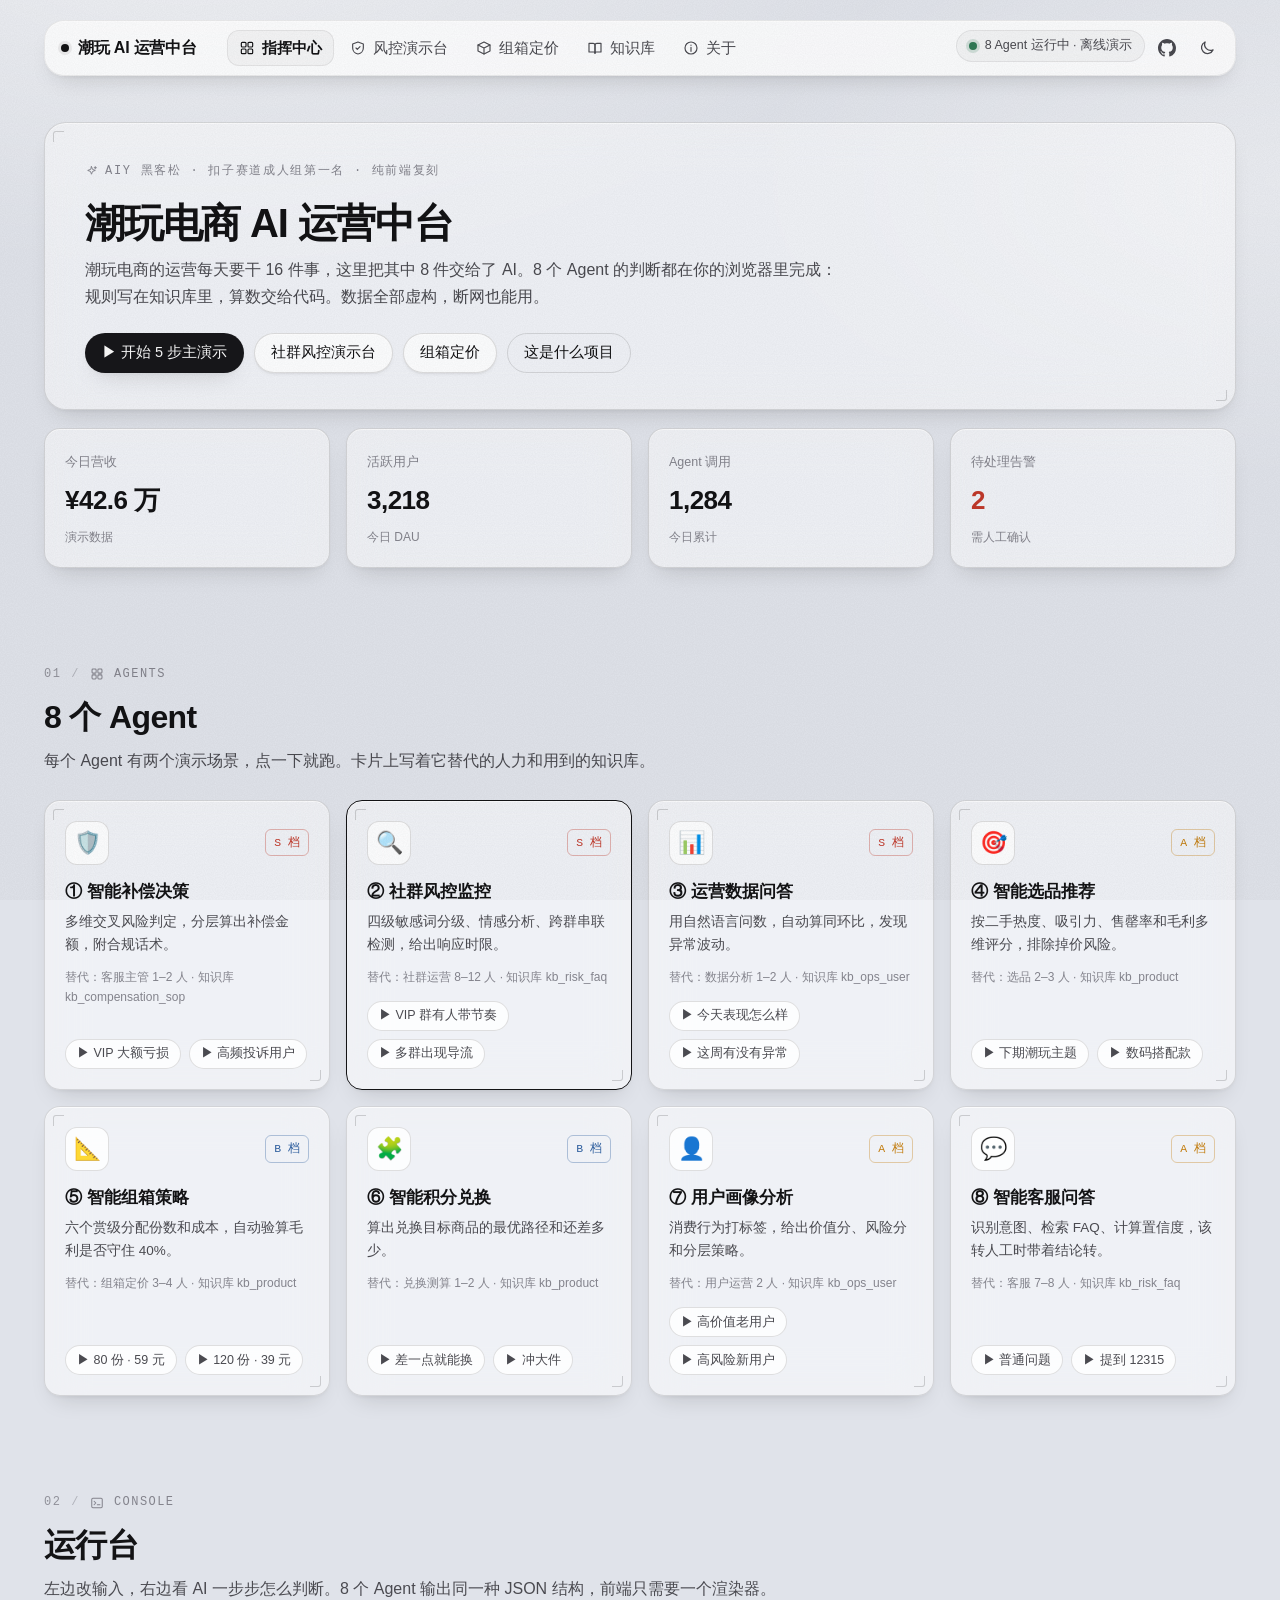
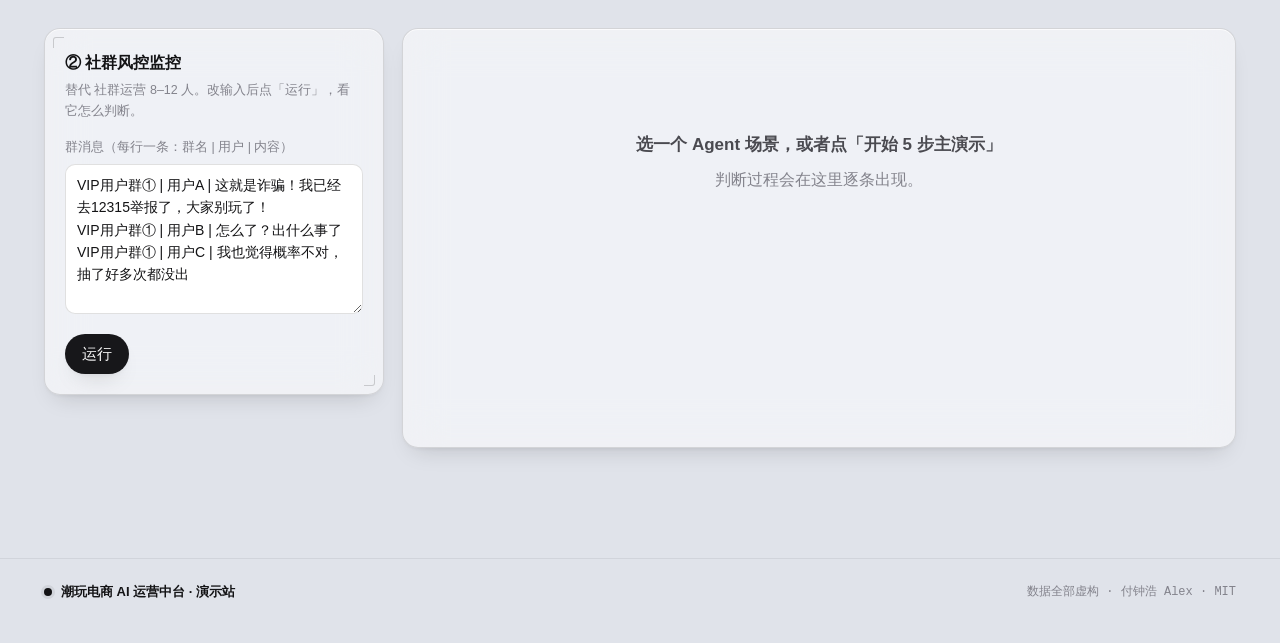
==== index.html @ 1d67055e "潮玩电商 AI 运营中台演示站 v1 AIY 黑客松扣子赛道成人组第一名作品的纯前端复刻： - 8 个 Agent 的规则引擎（assets/js/engine.js），统一 JSON 输出契约 - " ====
<!DOCTYPE html>
<html lang="zh-CN" class="no-js" data-theme="light">
<head>
<meta charset="utf-8">
<meta name="viewport" content="width=device-width, initial-scale=1">
<title>指挥中心 · 潮玩电商 AI 运营中台</title>
<meta name="description" content="潮玩电商 AI 运营中台演示站：8 个 Agent 的指挥中心，含 5 步主演示。纯前端、数据虚构、断网可用。">
<link rel="icon" href="data:image/svg+xml,%3Csvg xmlns='http://www.w3.org/2000/svg' viewBox='0 0 32 32'%3E%3Crect width='32' height='32' rx='9' fill='%2317171a'/%3E%3Ctext x='16' y='22' font-size='16' text-anchor='middle' fill='%23fafafa'%3E8%3C/text%3E%3C/svg%3E">
<script>(function(){var d=document.documentElement;d.classList.remove('no-js');try{var t=localStorage.getItem('theme');if(t!=='light'&&t!=='dark'){t=window.matchMedia&&window.matchMedia('(prefers-color-scheme: dark)').matches?'dark':'light'}d.setAttribute('data-theme',t)}catch(e){}})();</script>
<link rel="stylesheet" href="assets/css/style.css">
<link rel="stylesheet" href="assets/css/hub.css">
</head>
<body>
<header class="site-nav"><div class="container wide"><div class="bar">
<a class="brand" href="index.html"><span class="brand-dot"></span>潮玩 AI 运营中台</a>
<nav class="nav-links" aria-label="主导航"><a href="index.html" class="active" aria-current="page"><svg class="i" viewBox="0 0 24 24" aria-hidden="true"><rect x="3.5" y="3.5" width="7" height="7" rx="1.5"/><rect x="13.5" y="3.5" width="7" height="7" rx="1.5"/><rect x="3.5" y="13.5" width="7" height="7" rx="1.5"/><rect x="13.5" y="13.5" width="7" height="7" rx="1.5"/></svg><span>指挥中心</span></a><a href="risk.html"><svg class="i" viewBox="0 0 24 24" aria-hidden="true"><path d="M12 3l8 3v6c0 4.5-3.4 8.3-8 9-4.6-.7-8-4.5-8-9V6z"/><path d="M9 12l2 2 4-4"/></svg><span>风控演示台</span></a><a href="box.html"><svg class="i" viewBox="0 0 24 24" aria-hidden="true"><path d="M3 7.5 12 3l9 4.5v9L12 21l-9-4.5z"/><path d="M3 7.5 12 12l9-4.5M12 12v9"/></svg><span>组箱定价</span></a><a href="kb.html"><svg class="i" viewBox="0 0 24 24" aria-hidden="true"><path d="M3 5h6a3 3 0 0 1 3 3v12a2 2 0 0 0-2-2H3z"/><path d="M21 5h-6a3 3 0 0 0-3 3v12a2 2 0 0 1 2-2h7z"/></svg><span>知识库</span></a><a href="about.html"><svg class="i" viewBox="0 0 24 24" aria-hidden="true"><circle cx="12" cy="12" r="9"/><path d="M12 11v6M12 7.5v.5"/></svg><span>关于</span></a></nav>
<div class="nav-tools"><span class="status-pill"><span class="led"></span>8 Agent 运行中 · 离线演示</span>
<a class="icon-btn" href="https://github.com/zj85997-hash/chaowan-ai-ops-hub" target="_blank" rel="noopener" aria-label="GitHub"><svg class="i fill" viewBox="0 0 16 16" aria-hidden="true"><path d="M8 0C3.58 0 0 3.58 0 8c0 3.54 2.29 6.53 5.47 7.59.4.07.55-.17.55-.38 0-.19-.01-.82-.01-1.49-2.01.37-2.53-.49-2.69-.94-.09-.23-.48-.94-.82-1.13-.28-.15-.68-.52-.01-.53.63-.01 1.08.58 1.23.82.72 1.21 1.87.87 2.33.66.07-.52.28-.87.51-1.07-1.78-.2-3.64-.89-3.64-3.95 0-.87.31-1.59.82-2.15-.08-.2-.36-1.02.08-2.12 0 0 .67-.21 2.2.82.64-.18 1.32-.27 2-.27.68 0 1.36.09 2 .27 1.53-1.04 2.2-.82 2.2-.82.44 1.1.16 1.92.08 2.12.51.56.82 1.27.82 2.15 0 3.07-1.87 3.75-3.65 3.95.29.25.54.73.54 1.48 0 1.07-.01 1.93-.01 2.2 0 .21.15.46.55.38A8.013 8.013 0 0 0 16 8c0-4.42-3.58-8-8-8z"/></svg></a>
<button class="icon-btn theme-btn" type="button" data-theme-toggle aria-label="切换深浅色"><svg class="i moon" viewBox="0 0 24 24" aria-hidden="true"><path d="M20 14.5A8 8 0 0 1 9.5 4a8 8 0 1 0 10.5 10.5z"/></svg><svg class="i sun" viewBox="0 0 24 24" aria-hidden="true"><circle cx="12" cy="12" r="4"/><path d="M12 2v2M12 20v2M4.93 4.93l1.41 1.41M17.66 17.66l1.41 1.41M2 12h2M20 12h2M4.93 19.07l1.41-1.41M17.66 6.34l1.41-1.41"/></svg></button></div>
</div></div></header>
<main class="container wide">

<section class="intro glass corners gx reveal">
  <span class="kicker"><svg class="i" viewBox="0 0 24 24" aria-hidden="true"><path d="M12 3l1.9 5.1L19 10l-5.1 1.9L12 17l-1.9-5.1L5 10l5.1-1.9z"/><path d="M19 3v4M17 5h4"/></svg> AIY 黑客松 · 扣子赛道成人组第一名 · 纯前端复刻</span>
  <h1>潮玩电商 AI 运营中台</h1>
  <p class="lead">潮玩电商的运营每天要干 16 件事，这里把其中 8 件交给了 AI。8 个 Agent 的判断都在你的浏览器里完成：规则写在知识库里，算数交给代码。数据全部虚构，断网也能用。</p>
  <div class="actions"><button class="btn solid" id="tour-start" type="button">▶ 开始 5 步主演示</button><a class="btn" href="risk.html">社群风控演示台</a><a class="btn" href="box.html">组箱定价</a><a class="btn ghost" href="about.html">这是什么项目</a></div>
</section>
<div class="kpis" id="kpis"></div>
<section class="tour glass" id="tour" aria-live="polite"><div class="tour-steps" id="tour-steps"></div><div class="tour-text"><p id="tour-desc"></p><button class="btn solid sm" id="tour-next" type="button">下一步 →</button></div></section>
<section class="section" id="agents-sec"><div class="eyebrow"><span class="num">01</span><span class="sep">/</span><svg class="i" viewBox="0 0 24 24" aria-hidden="true"><rect x="3.5" y="3.5" width="7" height="7" rx="1.5"/><rect x="13.5" y="3.5" width="7" height="7" rx="1.5"/><rect x="3.5" y="13.5" width="7" height="7" rx="1.5"/><rect x="13.5" y="13.5" width="7" height="7" rx="1.5"/></svg><span>Agents</span></div><h2>8 个 Agent</h2><p class="desc">每个 Agent 有两个演示场景，点一下就跑。卡片上写着它替代的人力和用到的知识库。</p><div class="agents" id="agents"></div></section>
<section class="section" id="console"><div class="eyebrow"><span class="num">02</span><span class="sep">/</span><svg class="i" viewBox="0 0 24 24" aria-hidden="true"><rect x="3" y="4" width="18" height="16" rx="2"/><path d="M7 9l3 3-3 3"/><path d="M12.5 15H17"/></svg><span>Console</span></div><h2>运行台</h2><p class="desc">左边改输入，右边看 AI 一步步怎么判断。8 个 Agent 输出同一种 JSON 结构，前端只需要一个渲染器。</p>
<div class="console"><div class="console-input glass corners"><h3 id="console-title"></h3><p class="hint" id="console-hint"></p><div id="console-form"></div><button class="btn solid" id="console-run" type="button">运行</button></div>
<div class="console-out glass" id="console-out"><div class="empty"><b>选一个 Agent 场景，或者点「开始 5 步主演示」</b>判断过程会在这里逐条出现。</div></div></div></section>

</main>
<footer class="site-foot"><div class="container wide">
<span class="left"><span class="brand-dot"></span>潮玩电商 AI 运营中台 · 演示站</span>
<span class="right">数据全部虚构 · <a href="https://zj85997-hash.github.io/">付钟浩 Alex</a> · MIT</span>
</div></footer>
<script src="assets/js/data.js"></script>
<script src="assets/js/engine.js"></script>
<script src="assets/js/ui.js"></script>
<script src="assets/js/hub.js"></script>
</body>
</html>
---- assets/css/style.css ----
/* 付钟浩 Alex · 个人网站样式
   浅色 / 深色两套主题，毛玻璃卡片，零外部依赖。 */

:root {
  color-scheme: light;
  --bg: #e0e3ea;
  --bg-deep: #d7dbe3;
  --panel: rgba(255, 255, 255, 0.5);
  --panel-strong: rgba(255, 255, 255, 0.82);
  --panel-solid: #ffffff;
  --panel-inset: rgba(19, 19, 21, 0.03);
  --text: #131315;
  --text-2: #4a4a50;
  --text-3: #83838c;
  --line: rgba(19, 19, 21, 0.13);
  --line-soft: rgba(19, 19, 21, 0.07);
  --line-strong: rgba(19, 19, 21, 0.22);
  --solid: #17171a;
  --solid-text: #fafafa;
  --shadow-sm: 0 1px 1px rgba(15, 15, 18, 0.04), 0 2px 4px -1px rgba(15, 15, 18, 0.06);
  --shadow-md: 0 2px 4px -1px rgba(15, 15, 18, 0.06), 0 12px 24px -12px rgba(15, 15, 18, 0.18);
  --shadow-lg: 0 4px 8px -4px rgba(15, 15, 18, 0.05), 0 24px 56px -28px rgba(15, 15, 18, 0.26);
  --rim: inset 0 1px 0 rgba(255, 255, 255, 0.72);
  --code-bg: rgba(19, 19, 21, 0.035);
  --spot: rgba(255, 255, 255, 0.9);
  --grain: 0.05;
  --ok: #2f7a55;
  --ease: cubic-bezier(0.22, 0.61, 0.36, 1);
  --mono: ui-monospace, "SF Mono", SFMono-Regular, "Cascadia Mono", Menlo, Consolas, monospace;
  --sans: -apple-system, BlinkMacSystemFont, "Segoe UI", "PingFang SC", "Hiragino Sans GB", "Microsoft YaHei", "Noto Sans SC", "Helvetica Neue", Arial, sans-serif;
}

html[data-theme="dark"] {
  color-scheme: dark;
  --bg: #09090a;
  --bg-deep: #0d0d0f;
  --panel: rgba(24, 24, 28, 0.6);
  --panel-strong: rgba(28, 28, 33, 0.86);
  --panel-solid: #131316;
  --panel-inset: rgba(255, 255, 255, 0.035);
  --text: #f3f3f5;
  --text-2: #b7b7c0;
  --text-3: #7d7d88;
  --line: rgba(255, 255, 255, 0.13);
  --line-soft: rgba(255, 255, 255, 0.07);
  --line-strong: rgba(255, 255, 255, 0.26);
  --solid: #f4f4f6;
  --solid-text: #101013;
  --shadow-sm: 0 1px 1px rgba(0, 0, 0, 0.4), 0 2px 4px -1px rgba(0, 0, 0, 0.5);
  --shadow-md: 0 2px 4px -1px rgba(0, 0, 0, 0.5), 0 12px 28px -14px rgba(0, 0, 0, 0.7);
  --shadow-lg: 0 4px 8px -4px rgba(0, 0, 0, 0.5), 0 28px 64px -30px rgba(0, 0, 0, 0.8);
  --rim: inset 0 1px 0 rgba(255, 255, 255, 0.07);
  --code-bg: rgba(255, 255, 255, 0.045);
  --spot: rgba(255, 255, 255, 0.05);
  --grain: 0.07;
  --ok: #6fcf97;
}

* { box-sizing: border-box; }
html { scroll-behavior: smooth; -webkit-text-size-adjust: 100%; }
body {
  margin: 0;
  font-family: var(--sans);
  font-size: 16px;
  line-height: 1.7;
  color: var(--text);
  background:
    radial-gradient(1200px 600px at 15% -10%, rgba(255, 255, 255, 0.55), transparent 60%),
    radial-gradient(900px 500px at 100% 20%, rgba(255, 255, 255, 0.35), transparent 60%),
    var(--bg);
  background-attachment: fixed;
  min-height: 100vh;
  transition: background-color 0.3s var(--ease), color 0.3s var(--ease);
}
html[data-theme="dark"] body {
  background:
    radial-gradient(1200px 600px at 15% -10%, rgba(255, 255, 255, 0.05), transparent 60%),
    radial-gradient(900px 500px at 100% 20%, rgba(255, 255, 255, 0.03), transparent 60%),
    var(--bg);
  background-attachment: fixed;
}
/* 颗粒质感 */
body::after {
  content: "";
  position: fixed;
  inset: 0;
  pointer-events: none;
  z-index: 100;
  opacity: var(--grain);
  background-image: url("data:image/svg+xml,%3Csvg xmlns='http://www.w3.org/2000/svg' width='160' height='160'%3E%3Cfilter id='n'%3E%3CfeTurbulence type='fractalNoise' baseFrequency='0.9' numOctaves='2' stitchTiles='stitch'/%3E%3CfeColorMatrix values='0 0 0 0 0 0 0 0 0 0 0 0 0 0 0 0 0 0 0.9 0'/%3E%3C/filter%3E%3Crect width='100%25' height='100%25' filter='url(%23n)'/%3E%3C/svg%3E");
}
html[data-theme="dark"] body::after { mix-blend-mode: screen; }

::selection { background: rgba(19, 19, 21, 0.15); }
html[data-theme="dark"] ::selection { background: rgba(255, 255, 255, 0.2); }
a { color: inherit; text-decoration: none; }
img { max-width: 100%; display: block; }
svg.i { width: 16px; height: 16px; flex: none; stroke: currentColor; fill: none; stroke-width: 1.75; stroke-linecap: round; stroke-linejoin: round; }
svg.i.fill { fill: currentColor; stroke: none; }
code, pre, .mono { font-family: var(--mono); }

.container { width: 100%; max-width: 1128px; margin: 0 auto; padding: 0 24px; }

/* ---------- 顶部导航 ---------- */
.site-nav { position: sticky; top: 0; z-index: 50; padding: 12px 0; }
.site-nav .bar {
  display: flex; align-items: center; gap: 8px;
  height: 56px; padding: 0 10px 0 16px;
  border-radius: 20px;
  background: var(--panel-strong);
  border: 1px solid var(--line-soft);
  box-shadow: var(--rim), var(--shadow-md);
  -webkit-backdrop-filter: blur(20px) saturate(1.3);
  backdrop-filter: blur(20px) saturate(1.3);
}
.brand { display: inline-flex; align-items: center; gap: 9px; font-weight: 600; font-size: 16px; margin-right: 22px; letter-spacing: -0.2px; }
.brand-dot { width: 8px; height: 8px; border-radius: 50%; background: var(--text); box-shadow: 0 0 0 3px var(--line-soft); }
.nav-links { display: flex; gap: 4px; }
.nav-links a {
  display: inline-flex; align-items: center; gap: 7px;
  height: 36px; padding: 0 12px; border-radius: 12px;
  font-size: 14.5px; color: var(--text-2);
  transition: background 0.2s var(--ease), color 0.2s var(--ease);
}
.nav-links a:hover { color: var(--text); background: var(--panel-inset); }
.nav-links a.active { color: var(--text); font-weight: 600; background: var(--panel-inset); box-shadow: inset 0 0 0 1px var(--line-soft); }
.nav-tools { margin-left: auto; display: flex; gap: 4px; }
.icon-btn {
  width: 36px; height: 36px; border-radius: 12px; border: 0; background: transparent; color: var(--text-2);
  display: inline-flex; align-items: center; justify-content: center; cursor: pointer;
  transition: background 0.2s var(--ease), color 0.2s var(--ease);
}
.icon-btn:hover { background: var(--panel-inset); color: var(--text); }
.icon-btn svg.i { width: 18px; height: 18px; }
.theme-btn .sun { display: none; }
html[data-theme="dark"] .theme-btn .sun { display: block; }
html[data-theme="dark"] .theme-btn .moon { display: none; }

/* ---------- 通用卡片 ---------- */
.glass {
  position: relative;
  background: var(--panel);
  border: 1px solid var(--line);
  border-radius: 16px;
  box-shadow: var(--rim), var(--shadow-md);
  -webkit-backdrop-filter: blur(20px) saturate(1.25);
  backdrop-filter: blur(20px) saturate(1.25);
}
.corners::before, .corners::after {
  content: ""; position: absolute; width: 10px; height: 10px; pointer-events: none;
  border-color: var(--line-strong); border-style: solid; opacity: 0.8;
}
.corners::before { top: 8px; left: 8px; border-width: 1px 0 0 1px; border-top-left-radius: 3px; }
.corners::after { right: 8px; bottom: 8px; border-width: 0 1px 1px 0; border-bottom-right-radius: 3px; }
/* 鼠标高光 */
.gx { overflow: hidden; }
.gx .spot {
  position: absolute; inset: 0; pointer-events: none; opacity: 0; border-radius: inherit;
  background: radial-gradient(380px circle at var(--mx, 50%) var(--my, 50%), var(--spot), transparent 60%);
  transition: opacity 0.3s var(--ease);
}
.gx:hover .spot { opacity: 1; }
.gx > *:not(.spot) { position: relative; }
a.glass, .lift { transition: transform 0.25s var(--ease), box-shadow 0.25s var(--ease), border-color 0.25s var(--ease); }
a.glass:hover, .lift:hover { transform: translateY(-2px); box-shadow: var(--rim), var(--shadow-lg); border-color: var(--line-strong); }

/* ---------- 按钮 ---------- */
.btn {
  display: inline-flex; align-items: center; gap: 8px;
  height: 40px; padding: 0 16px; border-radius: 999px;
  font-size: 14.5px; font-weight: 500; white-space: nowrap; cursor: pointer;
  border: 1px solid var(--line); background: var(--panel-strong); color: var(--text);
  box-shadow: var(--rim), var(--shadow-sm);
  transition: transform 0.2s var(--ease), box-shadow 0.2s var(--ease), background 0.2s var(--ease);
}
.btn:hover { transform: translateY(-1px); box-shadow: var(--rim), var(--shadow-md); }
.btn.solid { background: var(--solid); color: var(--solid-text); border-color: transparent; box-shadow: var(--shadow-md); }
.btn.ghost { background: transparent; box-shadow: none; }
.btn.ghost:hover { background: var(--panel-inset); }
.btn.sm { height: 36px; padding: 0 13px; font-size: 14px; }
.btn .i { width: 15px; height: 15px; }
.btn-more { margin-top: 26px; font-weight: 600; background: var(--panel-solid); }

/* ---------- 首屏 ---------- */
.hero { margin-top: 36px; padding: 56px 56px 0; border-radius: 22px; }
.hero-top { display: flex; justify-content: space-between; align-items: center; gap: 32px; }
.kicker { display: inline-flex; align-items: center; gap: 7px; font-family: var(--mono); font-size: 12px; letter-spacing: 0.14em; text-transform: uppercase; color: var(--text-3); }
.kicker .i { width: 13px; height: 13px; }
.hero h1 { font-size: 56px; line-height: 1.05; letter-spacing: -0.04em; font-weight: 600; margin: 18px 0 14px; }
.hero .role { font-size: 20px; font-weight: 500; color: var(--text-2); margin: 0 0 18px; letter-spacing: -0.01em; }
.hero .tagline { font-size: 16px; color: var(--text-2); margin: 0 0 26px; }
.hero .actions { display: flex; flex-wrap: wrap; gap: 12px; }
.avatar-wrap { position: relative; width: 188px; height: 188px; flex: none; margin-right: 8px; }
.avatar-wrap::before { content: ""; position: absolute; inset: -10px; border-radius: 50%; border: 1px dashed var(--line); }
.avatar {
  position: absolute; inset: 0; border-radius: 50%; overflow: hidden;
  border: 6px solid var(--panel-solid); box-shadow: var(--shadow-lg);
  background: linear-gradient(145deg, #f4f1ea 0%, #dfe5ee 100%);
  display: flex; align-items: center; justify-content: center;
}
html[data-theme="dark"] .avatar { background: linear-gradient(145deg, #2a2a31 0%, #17171b 100%); }
.avatar img { width: 100%; height: 100%; object-fit: cover; }
.avatar .mono-letter { font-size: 72px; font-weight: 600; letter-spacing: -0.04em; color: var(--text); }
.stats { display: grid; grid-template-columns: repeat(4, 1fr); margin-top: 52px; border-top: 1px dashed var(--line); }
.stats div { padding: 26px 0 30px; }
.stats b { display: block; font-size: 26px; line-height: 1.2; font-weight: 600; letter-spacing: -0.02em; font-variant-numeric: tabular-nums; }
.stats span { font-size: 13px; color: var(--text-3); }
.scroll-cue { display: flex; justify-content: center; align-items: center; gap: 6px; margin: 26px 0 0; font-size: 13px; color: var(--text-3); }
.scroll-cue .i { width: 14px; height: 14px; animation: bob 2.2s var(--ease) infinite; }
@keyframes bob { 0%, 100% { transform: translateY(0); } 50% { transform: translateY(3px); } }

/* ---------- 版块 ---------- */
.section { margin-top: 96px; scroll-margin-top: 90px; }
.eyebrow { display: flex; align-items: center; gap: 10px; font-family: var(--mono); font-size: 12px; letter-spacing: 0.12em; text-transform: uppercase; color: var(--text-3); }
.eyebrow .num { opacity: 0.85; }
.eyebrow .sep { opacity: 0.5; }
.eyebrow .i { width: 14px; height: 14px; }
.section h2 { font-size: 32px; line-height: 1.25; letter-spacing: -0.02em; font-weight: 600; margin: 12px 0 10px; }
.section .desc { color: var(--text-2); margin: 0 0 26px; }
.grid { display: grid; gap: 18px; }
.grid.c2 { grid-template-columns: repeat(2, 1fr); }
.grid.c3 { grid-template-columns: repeat(3, 1fr); }

/* 关于 + 终端 */
.about { display: grid; grid-template-columns: 1.08fr 1fr; gap: 18px; align-items: stretch; }
.about-card { padding: 26px; }
.about-card p { margin: 0 0 14px; color: var(--text-2); }
.about-card p.lead { color: var(--text); }
.about-card p:last-child { margin-bottom: 0; }
.term { display: flex; flex-direction: column; min-height: 420px; font-family: var(--mono); font-size: 13px; }
.term-head { display: flex; justify-content: space-between; align-items: center; padding: 12px 18px; border-bottom: 1px solid var(--line-soft); color: var(--text-2); }
.term-head .who { display: inline-flex; align-items: center; gap: 8px; }
.term-head small { font-family: var(--sans); font-size: 12px; color: var(--text-3); }
.term-out { flex: 1; padding: 16px 18px; overflow-y: auto; max-height: 300px; color: var(--text-2); line-height: 1.75; }
.term-out .line { white-space: pre-wrap; word-break: break-word; }
.term-out .cmd { color: var(--text); }
.term-out .cmd::before { content: "$ "; color: var(--text-3); }
.term-out b { color: var(--text); font-weight: 600; }
.term-out a { text-decoration: underline; text-underline-offset: 3px; text-decoration-color: var(--line-strong); }
.term-out .muted { color: var(--text-3); }
.term-foot { border-top: 1px solid var(--line-soft); padding: 12px 18px 16px; }
.term-input { display: flex; align-items: center; gap: 8px; color: var(--text-3); }
.term-input input { flex: 1; border: 0; outline: 0; background: transparent; font: inherit; color: var(--text); padding: 4px 0; }
.chips { display: flex; flex-wrap: wrap; gap: 8px; margin-top: 10px; }
.chip {
  font-family: var(--mono); font-size: 12.5px; color: var(--text-2);
  height: 30px; padding: 0 12px; border-radius: 999px; cursor: pointer;
  border: 1px solid var(--line); background: var(--panel-strong);
  transition: background 0.2s var(--ease), color 0.2s var(--ease), border-color 0.2s var(--ease);
}
.chip:hover { color: var(--text); border-color: var(--line-strong); }

/* 标签 */
.tags { display: flex; flex-wrap: wrap; gap: 8px; }
.tag {
  font-family: var(--mono); font-size: 12.5px; line-height: 1; color: var(--text-2);
  padding: 8px 9px; border-radius: 6px; border: 1px solid var(--line-soft); background: var(--panel-inset);
}
.skill-card { padding: 24px; }
.skill-card h3 { display: flex; align-items: center; gap: 9px; font-size: 15px; font-weight: 600; margin: 0 0 16px; }

/* 项目卡片 */
.project-card { padding: 24px; display: flex; flex-direction: column; }
.pc-head { display: flex; justify-content: space-between; align-items: center; margin-bottom: 18px; }
.icon-tile {
  width: 44px; height: 44px; border-radius: 12px; display: inline-flex; align-items: center; justify-content: center;
  border: 1px solid var(--line); background: var(--panel-strong); box-shadow: var(--rim);
}
.icon-tile .i { width: 20px; height: 20px; }
.pc-meta { display: flex; align-items: center; gap: 10px; font-family: var(--mono); font-size: 12px; color: var(--text-3); }
.badge {
  display: inline-flex; align-items: center; gap: 6px; height: 26px; padding: 0 10px; border-radius: 999px;
  font-family: var(--sans); font-size: 12px; font-weight: 500; color: var(--text); border: 1px solid var(--line); background: var(--panel-inset);
}
.badge::before { content: ""; width: 6px; height: 6px; border-radius: 50%; background: var(--text); }
.badge.private::before { background: transparent; box-shadow: inset 0 0 0 1px var(--text-2); }
.project-card h3 { font-size: 18px; font-weight: 600; letter-spacing: -0.01em; margin: 0 0 6px; }
.sub { font-family: var(--mono); font-size: 12.5px; color: var(--text-3); margin: 0 0 14px; }
.project-card .text { font-size: 14.5px; color: var(--text-2); margin: 0 0 16px; }
.project-card .tags { margin-bottom: 22px; }
.pc-actions { margin-top: auto; display: flex; flex-wrap: wrap; gap: 8px; }

/* 网站卡片 */
.site-card { padding: 24px; display: flex; flex-direction: column; }
.site-card .sc-head { display: flex; justify-content: space-between; align-items: center; margin-bottom: 18px; }
.round-btn { width: 40px; height: 40px; border-radius: 50%; border: 1px solid var(--line); background: var(--panel-strong); display: inline-flex; align-items: center; justify-content: center; color: var(--text-2); }
.site-card h3 { font-size: 18px; font-weight: 600; margin: 0 0 6px; }
.site-card .text { font-size: 14.5px; color: var(--text-2); margin: 0 0 18px; }
.site-card .domain { margin-top: auto; padding-top: 14px; border-top: 1px dashed var(--line); display: flex; align-items: center; gap: 8px; font-family: var(--mono); font-size: 12.5px; color: var(--text-3); word-break: break-all; }
.site-card .domain .i { width: 13px; height: 13px; }

/* 文章卡片 */
.post-card { padding: 22px 24px; display: block; }
.post-meta { font-family: var(--mono); font-size: 12px; color: var(--text-3); display: flex; gap: 12px; flex-wrap: wrap; }
.post-card h3 { font-size: 19px; font-weight: 500; line-height: 1.55; margin: 10px 0 10px; letter-spacing: -0.01em; }
.post-card p { font-size: 14.5px; color: var(--text-2); margin: 0; }

/* 联系 */
.contact-card { padding: 26px; }
.contact-group + .contact-group { margin-top: 22px; padding-top: 22px; border-top: 1px dashed var(--line); }
.contact-group .label { font-size: 12.5px; color: var(--text-3); margin-bottom: 12px; }
.contact-row { display: flex; flex-wrap: wrap; gap: 10px; }
.contact-item {
  display: inline-flex; align-items: center; gap: 9px; height: 42px; padding: 0 6px 0 14px; border-radius: 999px;
  border: 1px solid var(--line); background: var(--panel-solid); font-size: 14.5px; box-shadow: var(--shadow-sm);
}
.contact-item.no-copy { padding-right: 16px; }
.contact-item .i { width: 16px; height: 16px; }
.contact-item .val.todo { color: var(--text-3); }
.contact-item .k { color: var(--text-3); font-size: 13px; }
.copy-btn { width: 30px; height: 30px; border-radius: 50%; border: 1px solid var(--line-soft); background: var(--panel-inset); color: var(--text-3); display: inline-flex; align-items: center; justify-content: center; cursor: pointer; }
.copy-btn:hover { color: var(--text); }
.copy-btn .i { width: 14px; height: 14px; }
.copy-btn.done { color: var(--ok); }

/* 页脚 */
.site-foot { margin-top: 110px; border-top: 1px solid var(--line-soft); }
.site-foot .container { display: flex; justify-content: space-between; align-items: center; gap: 16px; padding-top: 22px; padding-bottom: 40px; font-size: 13px; color: var(--text-3); flex-wrap: wrap; }
.site-foot .left { display: inline-flex; align-items: center; gap: 9px; color: var(--text); font-weight: 600; }
.site-foot .right { font-family: var(--mono); font-size: 12px; }

/* 右侧进度轨 */
.rail { position: fixed; right: 26px; top: 50%; transform: translateY(-50%); z-index: 40; display: flex; flex-direction: column; align-items: flex-end; gap: 0; }
.rail a { position: relative; display: flex; align-items: center; justify-content: flex-end; gap: 10px; height: 20px; }
.rail a .dot { width: 9px; height: 9px; border-radius: 50%; border: 1px solid var(--line-strong); background: var(--bg); transition: all 0.25s var(--ease); }
.rail a::after { content: ""; position: absolute; right: 4px; top: 15px; width: 1px; height: 10px; background: var(--line); }
.rail a:last-child::after { display: none; }
.rail a .lbl { font-size: 12px; color: var(--text-2); opacity: 0; transform: translateX(4px); transition: all 0.25s var(--ease); white-space: nowrap; }
.rail a.on .dot { background: var(--text); border-color: var(--text); transform: scale(1.15); }
.rail a.on .lbl, .rail a:hover .lbl { opacity: 1; transform: none; }

/* ---------- 子页面 ---------- */
.page-head { margin-top: 44px; }
.back { display: inline-flex; align-items: center; gap: 8px; font-size: 14px; color: var(--text-3); }
.back:hover { color: var(--text); }
.page-head h1 { font-size: 40px; line-height: 1.2; letter-spacing: -0.03em; font-weight: 600; margin: 26px 0 12px; }
.page-head .desc { font-size: 17px; color: var(--text-2); margin: 0; }
.filters { display: flex; gap: 10px; margin: 34px 0 18px; }
.filters button {
  height: 34px; padding: 0 15px; border-radius: 999px; border: 1px solid var(--line); background: var(--panel-solid);
  font: inherit; font-size: 13px; color: var(--text-2); cursor: pointer; display: inline-flex; gap: 8px; align-items: center;
}
.filters button span { font-family: var(--mono); color: var(--text-3); }
.filters button.on { background: var(--solid); color: var(--solid-text); border-color: transparent; }
.filters button.on span { color: inherit; opacity: 0.7; }
.is-hidden { display: none !important; }

/* 详情页 */
.detail-badges { display: flex; align-items: center; gap: 10px; margin-top: 30px; font-family: var(--mono); font-size: 12px; color: var(--text-3); flex-wrap: wrap; }
.detail-badges .badge { height: 30px; padding: 0 12px; font-weight: 600; }
.detail h1 { font-size: 40px; letter-spacing: -0.03em; margin: 16px 0 12px; line-height: 1.2; font-weight: 600; }
.detail .lead { font-size: 17px; color: var(--text-2); margin: 0 0 24px; }
.facts { display: grid; grid-template-columns: repeat(4, 1fr); margin-top: 26px; border-radius: 16px; overflow: hidden; border: 1px solid var(--line); background: var(--panel-solid); box-shadow: var(--shadow-sm); }
.facts div { padding: 18px 20px; border-right: 1px solid var(--line-soft); }
.facts div:last-child { border-right: 0; }
.facts span { display: block; font-size: 12px; color: var(--text-3); margin-bottom: 6px; }
.facts b { font-size: 15.5px; font-weight: 600; }
.private-note { display: flex; gap: 12px; align-items: center; margin-top: 18px; padding: 16px 20px; border-radius: 14px; border: 1px dashed var(--line-strong); background: var(--panel-inset); color: var(--text-2); font-size: 14px; }
.list-card { padding: 22px 26px; }
.dash-list { list-style: none; margin: 0; padding: 0; }
.dash-list li { position: relative; padding-left: 24px; margin: 0 0 12px; color: var(--text-2); }
.dash-list li:last-child { margin-bottom: 0; }
.dash-list li::before { content: "—"; position: absolute; left: 0; color: var(--text-3); }
.story-card { padding: 24px 26px; }
.story-card p { margin: 0 0 14px; color: var(--text-2); }
.story-card p:first-child { color: var(--text); }
.story-card p:last-child { margin-bottom: 0; }
.source-card { padding: 22px 26px; display: flex; justify-content: space-between; align-items: center; gap: 18px; flex-wrap: wrap; }
.source-card .repo { display: flex; align-items: center; gap: 12px; font-family: var(--mono); font-size: 14px; }
.source-card .repo-meta { font-family: var(--mono); font-size: 12px; color: var(--text-3); margin-top: 4px; }
.detail-tags { margin-top: 44px; }
.pager { display: grid; grid-template-columns: 1fr 1fr; gap: 18px; margin-top: 56px; }
.pager a { padding: 18px 22px; display: block; }
.pager a small { display: flex; align-items: center; gap: 6px; font-size: 12.5px; color: var(--text-3); }
.pager a b { display: block; margin-top: 6px; font-size: 16px; font-weight: 600; }
.pager .next { text-align: right; }
.pager .next small { justify-content: flex-end; }

/* 文章页 */
.article-layout { display: grid; grid-template-columns: 210px 1fr; gap: 34px; margin-top: 30px; align-items: start; }
.toc { position: sticky; top: 100px; }
.toc .kicker { margin-bottom: 14px; }
.toc a { display: block; padding: 7px 0 7px 14px; border-left: 1px solid var(--line); font-size: 13.5px; color: var(--text-3); line-height: 1.5; }
.toc a:hover, .toc a.on { color: var(--text); border-left-color: var(--text); }
.article { padding: 34px 40px 40px; }
.article .post-meta { margin-bottom: 14px; }
.article h1 { font-size: 34px; line-height: 1.3; letter-spacing: -0.02em; font-weight: 600; margin: 0 0 8px; }
.prose h2 { font-size: 21px; font-weight: 600; margin: 38px 0 14px; padding-bottom: 10px; border-bottom: 1px solid var(--line-soft); scroll-margin-top: 90px; }
.prose p { margin: 0 0 16px; color: var(--text-2); }
.prose strong { color: var(--text); }
.prose ul, .prose ol { margin: 0 0 16px; padding-left: 22px; color: var(--text-2); }
.prose li { margin: 6px 0; }
.prose code { font-size: 0.88em; padding: 2px 6px; border-radius: 6px; background: var(--code-bg); border: 1px solid var(--line-soft); }
.prose pre { margin: 0 0 18px; padding: 16px 18px; border-radius: 12px; background: var(--code-bg); border: 1px solid var(--line-soft); overflow-x: auto; font-size: 13px; line-height: 1.7; }
.prose pre code { padding: 0; border: 0; background: none; font-size: inherit; }
.prose a { text-decoration: underline; text-underline-offset: 3px; text-decoration-color: var(--line-strong); }
.prose a:hover { text-decoration-color: var(--text); }

/* 出现动画 */
.reveal { opacity: 0; transform: translateY(18px); transition: opacity 0.6s var(--ease), transform 0.6s var(--ease); }
.reveal.in { opacity: 1; transform: none; }
.no-js .reveal { opacity: 1; transform: none; }

/* ---------- 响应式 ---------- */
@media (max-width: 1100px) { .rail { display: none; } }
@media (max-width: 960px) {
  .grid.c3 { grid-template-columns: repeat(2, 1fr); }
  .about { grid-template-columns: 1fr; }
  .article-layout { grid-template-columns: 1fr; }
  .toc { display: none; }
}
@media (max-width: 720px) {
  .container { padding: 0 16px; }
  .site-nav .bar { padding: 0 8px 0 14px; }
  .brand { margin-right: 8px; }
  .nav-links a { padding: 0 9px; }
  .nav-links a span { display: none; }
  .hero { padding: 34px 24px 0; margin-top: 20px; }
  .hero-top { flex-direction: column-reverse; align-items: flex-start; }
  .avatar-wrap { width: 112px; height: 112px; }
  .avatar .mono-letter { font-size: 44px; }
  .hero h1 { font-size: 40px; }
  .hero .role { font-size: 17px; }
  .stats { grid-template-columns: repeat(2, 1fr); margin-top: 34px; }
  .stats div { padding: 18px 0; }
  .section { margin-top: 72px; }
  .section h2 { font-size: 27px; }
  .grid.c2, .grid.c3 { grid-template-columns: 1fr; }
  .facts { grid-template-columns: repeat(2, 1fr); }
  .facts div:nth-child(2) { border-right: 0; }
  .facts div:nth-child(-n+2) { border-bottom: 1px solid var(--line-soft); }
  .page-head h1, .detail h1 { font-size: 32px; }
  .pager { grid-template-columns: 1fr; }
  .article { padding: 24px 20px 28px; }
  .article h1 { font-size: 27px; }
}
@media (prefers-reduced-motion: reduce) {
  html { scroll-behavior: auto; }
  .reveal { opacity: 1; transform: none; transition: none; }
  .scroll-cue .i { animation: none; }
  * { transition-duration: 0.01ms !important; }
}
---- assets/css/hub.css ----
/* 潮玩电商 AI 运营中台 · 演示站专用样式（叠加在 style.css 之上） */
:root { --red: #c0392b; --amber: #c27c0e; --green: #2f7a55; --blue: #2f5f9e; }
html[data-theme="dark"] { --red: #ff6b5e; --amber: #f2b441; --green: #6fcf97; --blue: #7aa7ff; }

.container.wide { max-width: 1240px; }
.status-pill { display: inline-flex; align-items: center; gap: 8px; height: 32px; padding: 0 12px; border-radius: 999px; font-size: 12.5px; color: var(--text-2); border: 1px solid var(--line-soft); background: var(--panel-inset); white-space: nowrap; }
.status-pill .led { width: 8px; height: 8px; border-radius: 50%; background: var(--green); box-shadow: 0 0 0 3px rgba(47, 122, 85, 0.18); animation: pulse 2s infinite; }
@keyframes pulse { 50% { box-shadow: 0 0 0 6px rgba(47, 122, 85, 0); } }

.intro { margin-top: 30px; padding: 36px 40px; border-radius: 22px; }
.intro h1 { font-size: 40px; letter-spacing: -0.03em; line-height: 1.15; margin: 14px 0 10px; font-weight: 600; }
.intro .lead { color: var(--text-2); max-width: 760px; margin: 0 0 22px; }
.intro .actions { display: flex; flex-wrap: wrap; gap: 10px; }

.kpis { display: grid; grid-template-columns: repeat(4, 1fr); gap: 16px; margin-top: 18px; }
.kpi { padding: 18px 20px; }
.kpi span { font-size: 12.5px; color: var(--text-3); }
.kpi b { display: block; font-size: 26px; font-weight: 600; letter-spacing: -0.02em; margin-top: 4px; font-variant-numeric: tabular-nums; }
.kpi small { font-size: 12px; color: var(--text-3); }
.kpi.alert b { color: var(--red); }

/* 5 步主演示 */
.tour { margin-top: 18px; padding: 20px 24px; display: none; }
.tour.on { display: block; }
.tour-steps { display: grid; grid-template-columns: repeat(5, 1fr); gap: 10px; margin-bottom: 14px; }
.tour-steps div { padding: 10px 12px; border-radius: 12px; border: 1px solid var(--line-soft); font-size: 13px; color: var(--text-3); background: var(--panel-inset); }
.tour-steps div b { display: block; font-size: 14px; color: var(--text-2); }
.tour-steps div.on { border-color: var(--text); color: var(--text-2); background: var(--panel-solid); }
.tour-steps div.on b { color: var(--text); }
.tour-steps div.done b::after { content: " ✓"; color: var(--green); }
.tour-text { display: flex; justify-content: space-between; align-items: center; gap: 16px; flex-wrap: wrap; }
.tour-text p { margin: 0; color: var(--text-2); flex: 1; min-width: 260px; }

/* Agent 卡片 */
.agents { display: grid; grid-template-columns: repeat(4, 1fr); gap: 16px; }
.agent-card { padding: 20px; display: flex; flex-direction: column; cursor: default; }
.agent-card .ac-head { display: flex; justify-content: space-between; align-items: center; margin-bottom: 12px; }
.agent-card .emoji { font-size: 22px; width: 44px; height: 44px; border-radius: 12px; display: inline-flex; align-items: center; justify-content: center; border: 1px solid var(--line); background: var(--panel-strong); }
.tier { font-family: var(--mono); font-size: 11.5px; padding: 3px 8px; border-radius: 6px; border: 1px solid var(--line); color: var(--text-2); }
.tier.S { color: var(--red); border-color: rgba(192, 57, 43, 0.35); }
.tier.A { color: var(--amber); border-color: rgba(194, 124, 14, 0.35); }
.tier.B { color: var(--blue); border-color: rgba(47, 95, 158, 0.35); }
.agent-card h3 { font-size: 16.5px; margin: 0 0 6px; font-weight: 600; }
.agent-card p { font-size: 13.5px; color: var(--text-2); margin: 0 0 10px; }
.agent-card .replace { font-size: 12px; color: var(--text-3); margin-bottom: 14px; }
.agent-card .scenes { margin-top: auto; display: flex; flex-wrap: wrap; gap: 8px; }
.agent-card .scenes button { font: inherit; font-size: 12.5px; height: 30px; padding: 0 11px; border-radius: 999px; border: 1px solid var(--line); background: var(--panel-strong); color: var(--text-2); cursor: pointer; }
.agent-card .scenes button:hover { color: var(--text); border-color: var(--line-strong); }
.agent-card.alerting { border-color: var(--red); box-shadow: var(--rim), 0 0 0 3px rgba(192, 57, 43, 0.12), var(--shadow-md); }
.agent-card.running .emoji { animation: spin-soft 1.2s linear infinite; }
@keyframes spin-soft { 50% { transform: scale(0.92); } }
.agent-card.selected { border-color: var(--text); }

/* 运行台 */
.console { display: grid; grid-template-columns: 340px 1fr; gap: 18px; align-items: start; }
.console-input { padding: 20px; position: sticky; top: 96px; }
.console-input h3 { margin: 0 0 4px; font-size: 16px; }
.console-input .hint { font-size: 12.5px; color: var(--text-3); margin: 0 0 14px; }
.field { margin-bottom: 12px; }
.field label { display: block; font-size: 12.5px; color: var(--text-3); margin-bottom: 6px; }
.field input, .field textarea, .field select {
  width: 100%; font: inherit; font-size: 14px; color: var(--text); background: var(--panel-solid);
  border: 1px solid var(--line); border-radius: 10px; padding: 9px 11px; outline: none;
}
.field textarea { min-height: 96px; resize: vertical; line-height: 1.6; }
.field input:focus, .field textarea:focus, .field select:focus { border-color: var(--line-strong); box-shadow: 0 0 0 3px var(--line-soft); }
.console-out { padding: 22px 24px; min-height: 420px; }
.empty { color: var(--text-3); text-align: center; padding: 80px 20px; }
.empty b { display: block; font-size: 17px; color: var(--text-2); margin-bottom: 6px; }

.out-head { display: flex; justify-content: space-between; align-items: center; gap: 12px; flex-wrap: wrap; margin-bottom: 14px; }
.out-head .who { font-weight: 600; }
.out-head .echo { font-size: 12.5px; color: var(--text-3); font-family: var(--mono); }
.thinking { list-style: none; margin: 0 0 18px; padding: 14px 16px; border-radius: 12px; background: var(--code-bg); border: 1px solid var(--line-soft); font-size: 13.5px; }
.thinking li { padding: 4px 0 4px 22px; position: relative; color: var(--text-2); animation: fadein 0.25s ease both; }
.thinking li::before { content: "›"; position: absolute; left: 6px; color: var(--text-3); }
.thinking li.pending { color: var(--text-3); }
.thinking li.pending::before { content: ""; width: 8px; height: 8px; top: 12px; left: 4px; border-radius: 50%; border: 2px solid var(--text-3); border-right-color: transparent; animation: spin 0.8s linear infinite; }
@keyframes spin { to { transform: rotate(360deg); } }
@keyframes fadein { from { opacity: 0; transform: translateY(4px); } to { opacity: 1; transform: none; } }

.summary { display: flex; align-items: center; gap: 10px; padding: 14px 16px; border-radius: 12px; font-size: 17px; font-weight: 600; margin-bottom: 14px; border: 1px solid var(--line); background: var(--panel-solid); }
.summary.high { border-color: rgba(192, 57, 43, 0.45); color: var(--red); }
.summary.mid { border-color: rgba(194, 124, 14, 0.45); color: var(--amber); }
.summary.low { border-color: rgba(47, 122, 85, 0.4); color: var(--green); }
.m-grid { display: grid; grid-template-columns: repeat(4, 1fr); gap: 10px; margin-bottom: 16px; }
.m-grid div { padding: 12px 14px; border-radius: 12px; border: 1px solid var(--line-soft); background: var(--panel-inset); }
.m-grid span { display: block; font-size: 12px; color: var(--text-3); }
.m-grid b { display: block; margin-top: 2px; font-size: 15px; font-weight: 600; word-break: break-word; }
.suggest { padding: 14px 16px; border-radius: 12px; border: 1px dashed var(--line-strong); background: var(--panel-inset); font-size: 14.5px; margin-bottom: 16px; white-space: pre-wrap; }
.suggest b { display: block; font-size: 12.5px; color: var(--text-3); font-weight: 500; margin-bottom: 4px; }
.out-actions { display: flex; flex-wrap: wrap; gap: 8px; margin-bottom: 18px; }
.meta-row { display: flex; flex-wrap: wrap; gap: 14px; font-family: var(--mono); font-size: 12px; color: var(--text-3); padding-top: 12px; border-top: 1px dashed var(--line); }
.md h3 { font-size: 15px; margin: 18px 0 8px; }
.md p { margin: 0 0 10px; color: var(--text-2); font-size: 14px; }
.md ul { margin: 0 0 10px; padding-left: 20px; color: var(--text-2); font-size: 14px; }
.md table { width: 100%; border-collapse: collapse; font-size: 13px; margin: 4px 0 8px; background: var(--panel-solid); border-radius: 10px; overflow: hidden; }
.md th, .md td { border: 1px solid var(--line-soft); padding: 7px 9px; text-align: left; vertical-align: top; }
.md th { background: var(--panel-inset); font-weight: 600; }
.md .tablewrap { overflow-x: auto; }
details.json { margin-top: 14px; }
details.json summary { cursor: pointer; font-size: 13px; color: var(--text-3); }
details.json pre { font-size: 12px; max-height: 360px; overflow: auto; padding: 14px; border-radius: 10px; background: var(--code-bg); border: 1px solid var(--line-soft); }
.adopted { color: var(--green); font-weight: 600; font-size: 14px; }

/* 风控演示台 */
.risk-board { display: grid; grid-template-columns: 1fr 1fr 1.15fr; gap: 16px; align-items: start; margin-top: 24px; }
.col { padding: 20px; }
.col h3 { display: flex; align-items: center; gap: 8px; margin: 0 0 4px; font-size: 16px; }
.col .hint { font-size: 12.5px; color: var(--text-3); margin: 0 0 14px; }
.msg-row { display: grid; grid-template-columns: 96px 70px 1fr 28px; gap: 6px; margin-bottom: 8px; }
.msg-row input { font: inherit; font-size: 13px; color: var(--text); background: var(--panel-solid); border: 1px solid var(--line); border-radius: 8px; padding: 7px 8px; min-width: 0; }
.msg-row button { border: 0; background: transparent; color: var(--text-3); cursor: pointer; font-size: 16px; }
.preset-row { display: flex; flex-wrap: wrap; gap: 8px; margin: 12px 0 0; }
.steps5 { list-style: none; margin: 0; padding: 0; }
.steps5 li { position: relative; padding: 0 0 16px 36px; font-size: 13.5px; color: var(--text-2); }
.steps5 li::before { content: attr(data-n); position: absolute; left: 0; top: 0; width: 24px; height: 24px; border-radius: 50%; background: var(--solid); color: var(--solid-text); font-size: 12px; font-weight: 700; display: flex; align-items: center; justify-content: center; }
.steps5 li::after { content: ""; position: absolute; left: 11.5px; top: 26px; bottom: 4px; width: 1px; background: var(--line); }
.steps5 li:last-child::after { display: none; }
.steps5 li b { display: block; color: var(--text); font-size: 14px; margin-bottom: 2px; }

/* 组箱 */
.box-layout { display: grid; grid-template-columns: 320px 1fr; gap: 18px; align-items: start; margin-top: 24px; }
.verdict { padding: 16px 18px; border-radius: 14px; margin-bottom: 16px; font-size: 16px; font-weight: 600; }
.verdict.ok { background: rgba(47, 122, 85, 0.1); color: var(--green); border: 1px solid rgba(47, 122, 85, 0.3); }
.verdict.bad { background: rgba(192, 57, 43, 0.08); color: var(--red); border: 1px solid rgba(192, 57, 43, 0.3); }
.verdict small { display: block; font-weight: 400; font-size: 13px; color: var(--text-2); margin-top: 4px; }
.bar { height: 10px; border-radius: 99px; background: var(--panel-inset); border: 1px solid var(--line-soft); overflow: hidden; margin: 8px 0 4px; }
.bar i { display: block; height: 100%; background: var(--solid); border-radius: 99px; }

/* 知识库 */
.tabs { display: flex; flex-wrap: wrap; gap: 8px; margin: 26px 0 18px; }
.tabs button { height: 36px; padding: 0 15px; border-radius: 999px; border: 1px solid var(--line); background: var(--panel-solid); font: inherit; font-size: 13.5px; color: var(--text-2); cursor: pointer; }
.tabs button.on { background: var(--solid); color: var(--solid-text); border-color: transparent; }
.kb-pane { display: none; }
.kb-pane.on { display: block; }
.kb-card { padding: 20px 22px; margin-bottom: 16px; }
.kb-card h3 { margin: 0 0 12px; font-size: 16px; }
.sev { display: inline-block; height: 6px; border-radius: 99px; background: var(--text-2); vertical-align: middle; margin-left: 6px; }
.word-chips { display: flex; flex-wrap: wrap; gap: 8px; }
.word-chips span { font-size: 13px; padding: 5px 10px; border-radius: 8px; border: 1px solid var(--line-soft); background: var(--panel-inset); }
.word-chips span small { font-family: var(--mono); color: var(--text-3); margin-left: 4px; }
tr.anomaly td { background: rgba(192, 57, 43, 0.07); }
.sop-form { display: grid; grid-template-columns: repeat(4, 1fr); gap: 12px; }

/* 说明页 */
.arch { font-family: var(--mono); font-size: 12.5px; line-height: 1.6; white-space: pre; overflow-x: auto; padding: 18px; border-radius: 12px; background: var(--code-bg); border: 1px solid var(--line-soft); }
.task-table td:last-child { white-space: nowrap; }

@media (max-width: 1100px) {
  .agents { grid-template-columns: repeat(2, 1fr); }
  .risk-board { grid-template-columns: 1fr; }
}
@media (max-width: 900px) {
  .console, .box-layout { grid-template-columns: 1fr; }
  .console-input { position: static; }
  .kpis { grid-template-columns: repeat(2, 1fr); }
  .tour-steps { grid-template-columns: repeat(5, minmax(90px, 1fr)); overflow-x: auto; }
  .m-grid { grid-template-columns: repeat(2, 1fr); }
  .sop-form { grid-template-columns: repeat(2, 1fr); }
  .status-pill { display: none; }
}
@media (max-width: 640px) {
  .agents { grid-template-columns: 1fr; }
  .intro { padding: 26px 20px; }
  .intro h1 { font-size: 30px; }
  .msg-row { grid-template-columns: 1fr 1fr 28px; }
  .msg-row input:nth-child(3) { grid-column: 1 / 3; }
}

@media (prefers-reduced-motion: reduce) {
  .thinking li, .status-pill .led, .agent-card.running .emoji, .thinking li.pending::before { animation: none; }
}
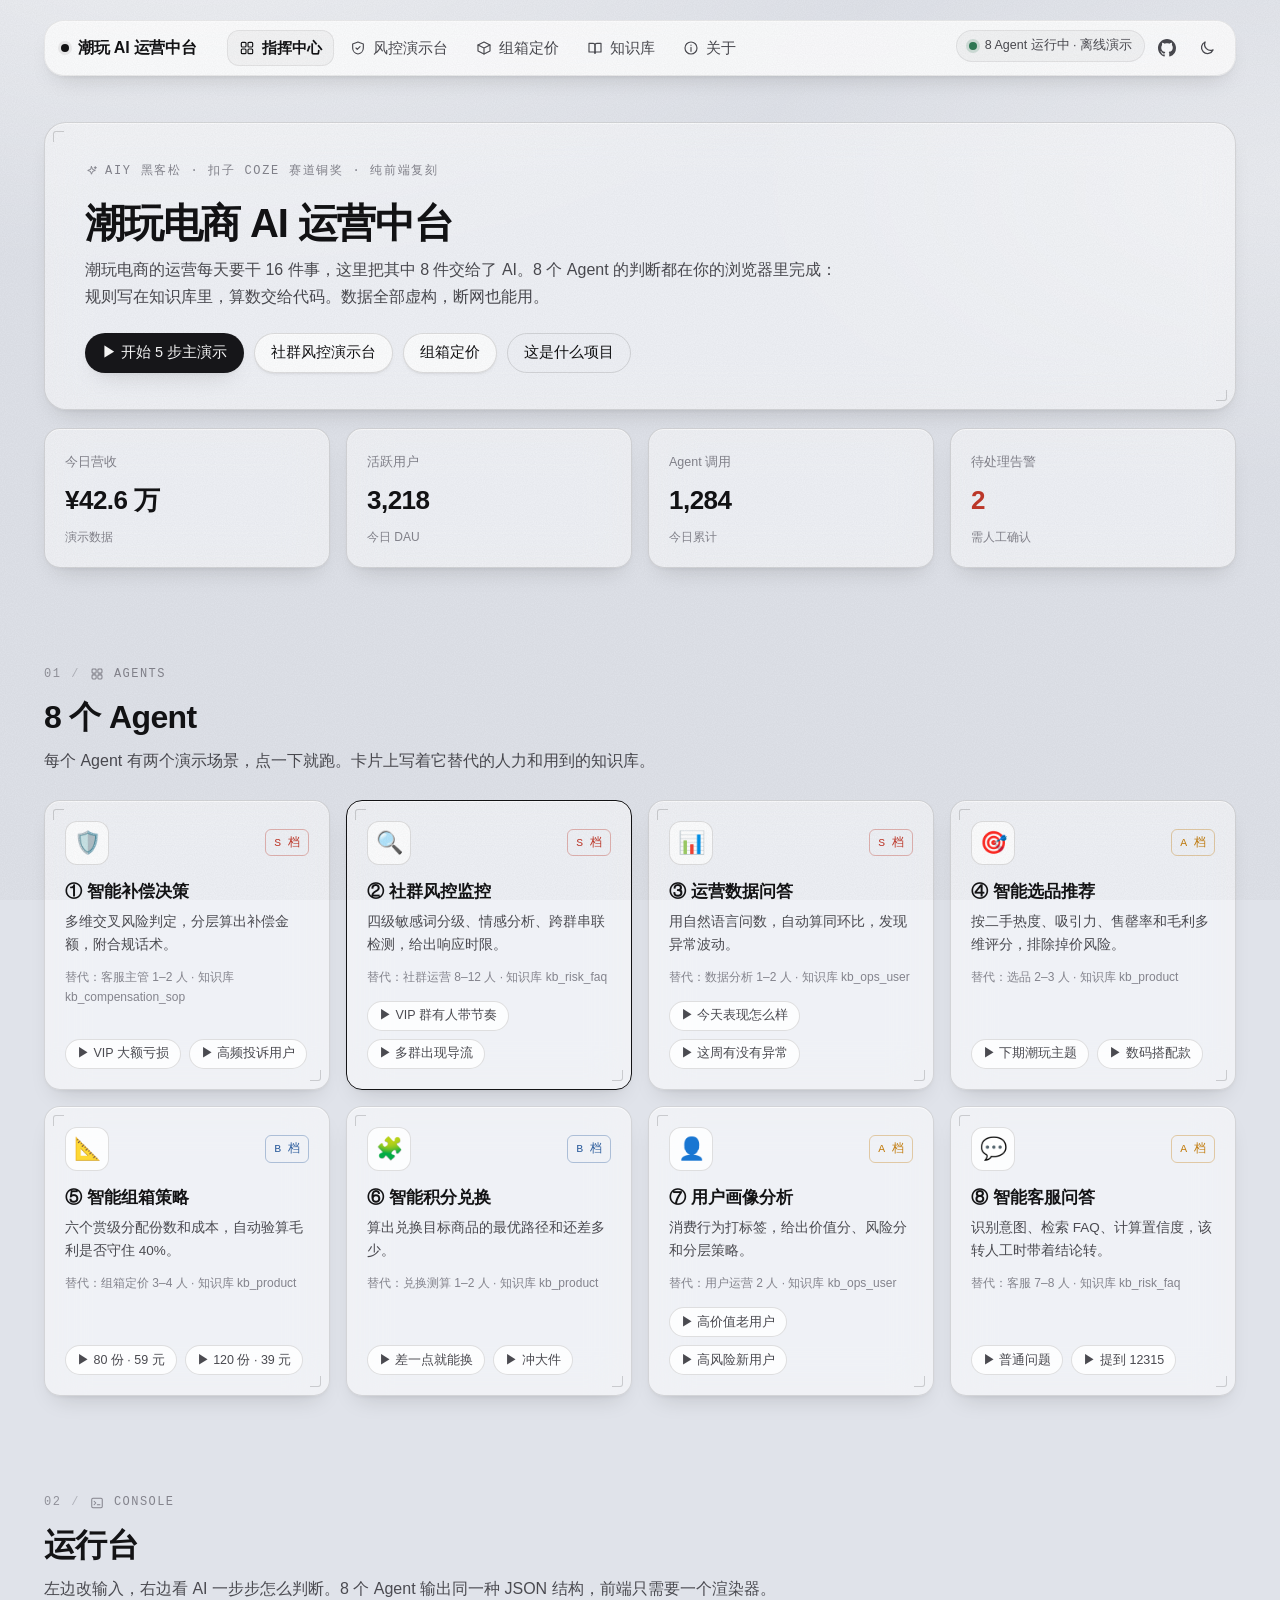
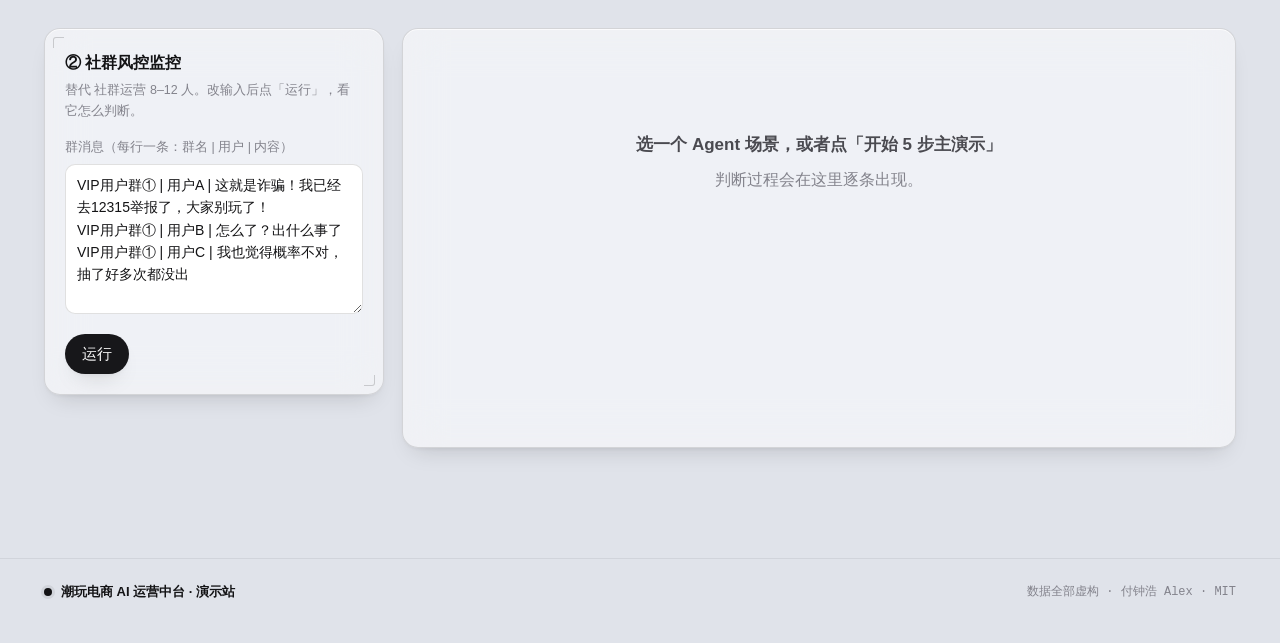
==== commit da8f9343: "奖项按官方记录改为「扣子 Coze 赛道铜奖」 Co-Authored-By: Claude Opus 5.5 <noreply@anthropic.com>" ====
--- a/index.html
+++ b/index.html
@@ -21,7 +21,7 @@
 <main class="container wide">
 
 <section class="intro glass corners gx reveal">
-  <span class="kicker"><svg class="i" viewBox="0 0 24 24" aria-hidden="true"><path d="M12 3l1.9 5.1L19 10l-5.1 1.9L12 17l-1.9-5.1L5 10l5.1-1.9z"/><path d="M19 3v4M17 5h4"/></svg> AIY 黑客松 · 扣子赛道成人组第一名 · 纯前端复刻</span>
+  <span class="kicker"><svg class="i" viewBox="0 0 24 24" aria-hidden="true"><path d="M12 3l1.9 5.1L19 10l-5.1 1.9L12 17l-1.9-5.1L5 10l5.1-1.9z"/><path d="M19 3v4M17 5h4"/></svg> AIY 黑客松 · 扣子 Coze 赛道铜奖 · 纯前端复刻</span>
   <h1>潮玩电商 AI 运营中台</h1>
   <p class="lead">潮玩电商的运营每天要干 16 件事，这里把其中 8 件交给了 AI。8 个 Agent 的判断都在你的浏览器里完成：规则写在知识库里，算数交给代码。数据全部虚构，断网也能用。</p>
   <div class="actions"><button class="btn solid" id="tour-start" type="button">▶ 开始 5 步主演示</button><a class="btn" href="risk.html">社群风控演示台</a><a class="btn" href="box.html">组箱定价</a><a class="btn ghost" href="about.html">这是什么项目</a></div>
